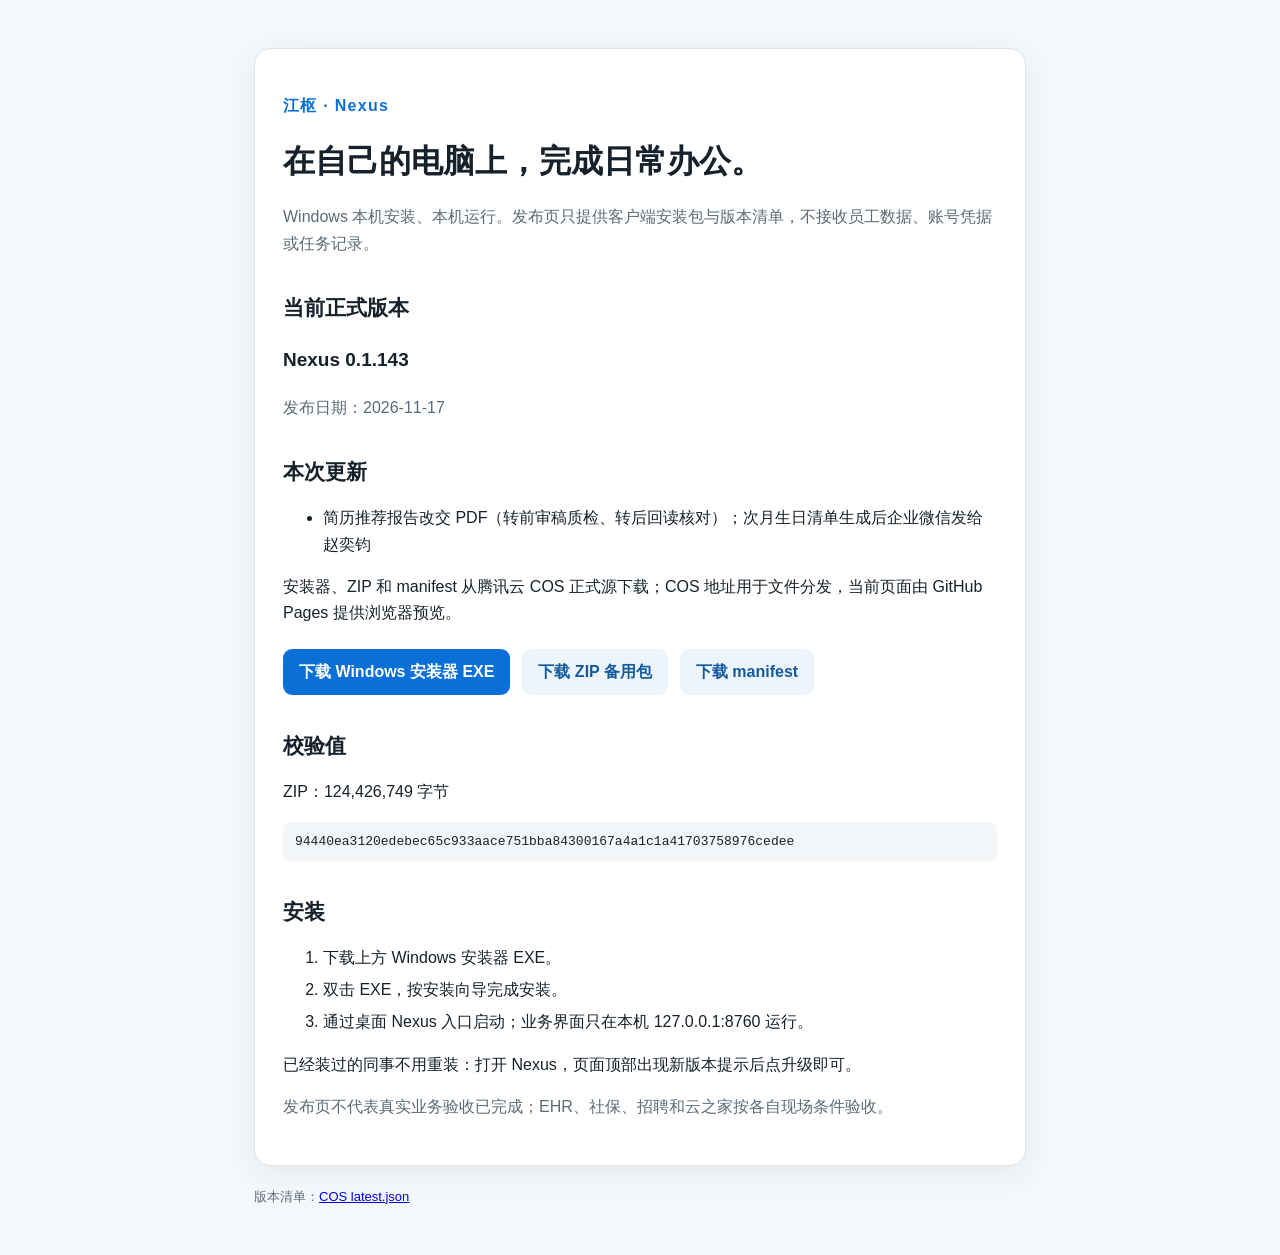
==== site/index.html @ 2bb9e3ec "发布页更新到 0.1.143" ====
<!doctype html>
<html lang="zh-CN">
<head>
<meta charset="utf-8">
<meta name="viewport" content="width=device-width, initial-scale=1">
<title>江枢 · Nexus 客户端下载</title>
<style>
:root{color-scheme:light;--ink:#17212b;--muted:#5c6b78;--line:#dce4ea;--accent:#0a6fd6;--bg:#f5f8fb}
*{box-sizing:border-box}body{margin:0;background:var(--bg);color:var(--ink);font:16px/1.65 -apple-system,BlinkMacSystemFont,"Segoe UI","Microsoft YaHei",sans-serif}main{max-width:820px;margin:48px auto;padding:0 24px}.card{background:#fff;border:1px solid var(--line);border-radius:16px;padding:28px;box-shadow:0 8px 30px #17212b12}h1{margin:.15em 0 .35em;font-size:32px}h2{margin:1.6em 0 .45em;font-size:21px}.eyebrow{color:var(--accent);font-weight:700;letter-spacing:.08em}.muted{color:var(--muted)}.version{font-size:19px;font-weight:700}.actions{display:flex;flex-wrap:wrap;gap:12px;margin:22px 0}.button{display:inline-block;padding:10px 16px;border-radius:9px;background:var(--accent);color:#fff;text-decoration:none;font-weight:700}.button.secondary{background:#edf4fc;color:#145b9d}.hash{overflow-wrap:anywhere;background:#f3f6f8;border-radius:8px;padding:10px 12px;font:13px/1.5 ui-monospace,SFMono-Regular,Consolas,monospace}li{margin:.35em 0}footer{margin-top:20px;color:var(--muted);font-size:13px}
</style>
</head>
<body>
<main><div class="card">
<p class="eyebrow">江枢 · Nexus</p>
<h1>在自己的电脑上，完成日常办公。</h1>
<p class="muted">Windows 本机安装、本机运行。发布页只提供客户端安装包与版本清单，不接收员工数据、账号凭据或任务记录。</p>
<h2>当前正式版本</h2>
<p class="version">Nexus 0.1.143</p>
<p class="muted">发布日期：2026-11-17</p>
<h2>本次更新</h2>
<ul><li>简历推荐报告改交 PDF（转前审稿质检、转后回读核对）；次月生日清单生成后企业微信发给赵奕钧</li></ul>
<p>安装器、ZIP 和 manifest 从腾讯云 COS 正式源下载；COS 地址用于文件分发，当前页面由 GitHub Pages 提供浏览器预览。</p>
<div class="actions">
<a class="button" href="https://nexus-releases-1480312857.cos.ap-guangzhou.myqcloud.com/Nexus-0.1.143-Setup.exe">下载 Windows 安装器 EXE</a>
<a class="button secondary" href="https://nexus-releases-1480312857.cos.ap-guangzhou.myqcloud.com/Nexus-0.1.143.zip">下载 ZIP 备用包</a>
<a class="button secondary" href="https://nexus-releases-1480312857.cos.ap-guangzhou.myqcloud.com/Nexus-0.1.143.manifest.json">下载 manifest</a>
</div>
<h2>校验值</h2>
<p>ZIP：124,426,749 字节</p>
<div class="hash">94440ea3120edebec65c933aace751bba84300167a4a1c1a41703758976cedee</div>
<h2>安装</h2>
<ol><li>下载上方 Windows 安装器 EXE。</li><li>双击 EXE，按安装向导完成安装。</li><li>通过桌面 Nexus 入口启动；业务界面只在本机 127.0.0.1:8760 运行。</li></ol>
<p>已经装过的同事不用重装：打开 Nexus，页面顶部出现新版本提示后点升级即可。</p>
<p class="muted">发布页不代表真实业务验收已完成；EHR、社保、招聘和云之家按各自现场条件验收。</p>
</div><footer>版本清单：<a href="https://nexus-releases-1480312857.cos.ap-guangzhou.myqcloud.com/latest.json">COS latest.json</a></footer></main>
</body>
</html>
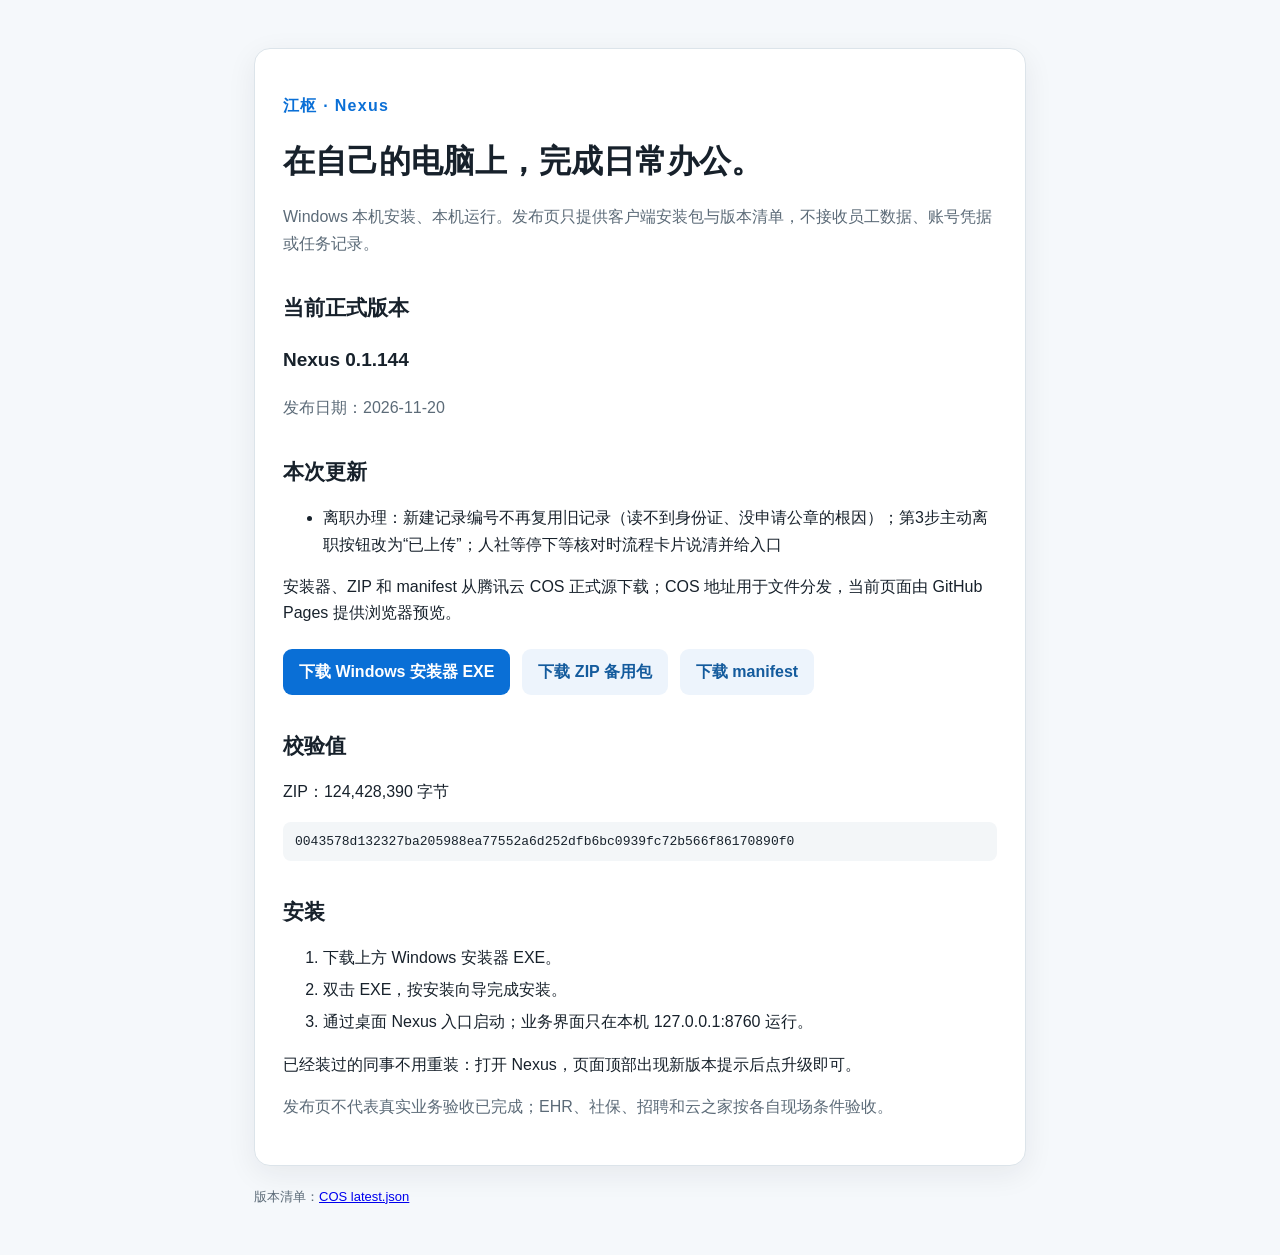
==== commit 986a1901: "发布页更新到 0.1.144" ====
--- a/site/index.html
+++ b/site/index.html
@@ -15,19 +15,19 @@
 <h1>在自己的电脑上，完成日常办公。</h1>
 <p class="muted">Windows 本机安装、本机运行。发布页只提供客户端安装包与版本清单，不接收员工数据、账号凭据或任务记录。</p>
 <h2>当前正式版本</h2>
-<p class="version">Nexus 0.1.143</p>
-<p class="muted">发布日期：2026-11-17</p>
+<p class="version">Nexus 0.1.144</p>
+<p class="muted">发布日期：2026-11-20</p>
 <h2>本次更新</h2>
-<ul><li>简历推荐报告改交 PDF（转前审稿质检、转后回读核对）；次月生日清单生成后企业微信发给赵奕钧</li></ul>
+<ul><li>离职办理：新建记录编号不再复用旧记录（读不到身份证、没申请公章的根因）；第3步主动离职按钮改为“已上传”；人社等停下等核对时流程卡片说清并给入口</li></ul>
 <p>安装器、ZIP 和 manifest 从腾讯云 COS 正式源下载；COS 地址用于文件分发，当前页面由 GitHub Pages 提供浏览器预览。</p>
 <div class="actions">
-<a class="button" href="https://nexus-releases-1480312857.cos.ap-guangzhou.myqcloud.com/Nexus-0.1.143-Setup.exe">下载 Windows 安装器 EXE</a>
-<a class="button secondary" href="https://nexus-releases-1480312857.cos.ap-guangzhou.myqcloud.com/Nexus-0.1.143.zip">下载 ZIP 备用包</a>
-<a class="button secondary" href="https://nexus-releases-1480312857.cos.ap-guangzhou.myqcloud.com/Nexus-0.1.143.manifest.json">下载 manifest</a>
+<a class="button" href="https://nexus-releases-1480312857.cos.ap-guangzhou.myqcloud.com/Nexus-0.1.144-Setup.exe">下载 Windows 安装器 EXE</a>
+<a class="button secondary" href="https://nexus-releases-1480312857.cos.ap-guangzhou.myqcloud.com/Nexus-0.1.144.zip">下载 ZIP 备用包</a>
+<a class="button secondary" href="https://nexus-releases-1480312857.cos.ap-guangzhou.myqcloud.com/Nexus-0.1.144.manifest.json">下载 manifest</a>
 </div>
 <h2>校验值</h2>
-<p>ZIP：124,426,749 字节</p>
-<div class="hash">94440ea3120edebec65c933aace751bba84300167a4a1c1a41703758976cedee</div>
+<p>ZIP：124,428,390 字节</p>
+<div class="hash">0043578d132327ba205988ea77552a6d252dfb6bc0939fc72b566f86170890f0</div>
 <h2>安装</h2>
 <ol><li>下载上方 Windows 安装器 EXE。</li><li>双击 EXE，按安装向导完成安装。</li><li>通过桌面 Nexus 入口启动；业务界面只在本机 127.0.0.1:8760 运行。</li></ol>
 <p>已经装过的同事不用重装：打开 Nexus，页面顶部出现新版本提示后点升级即可。</p>
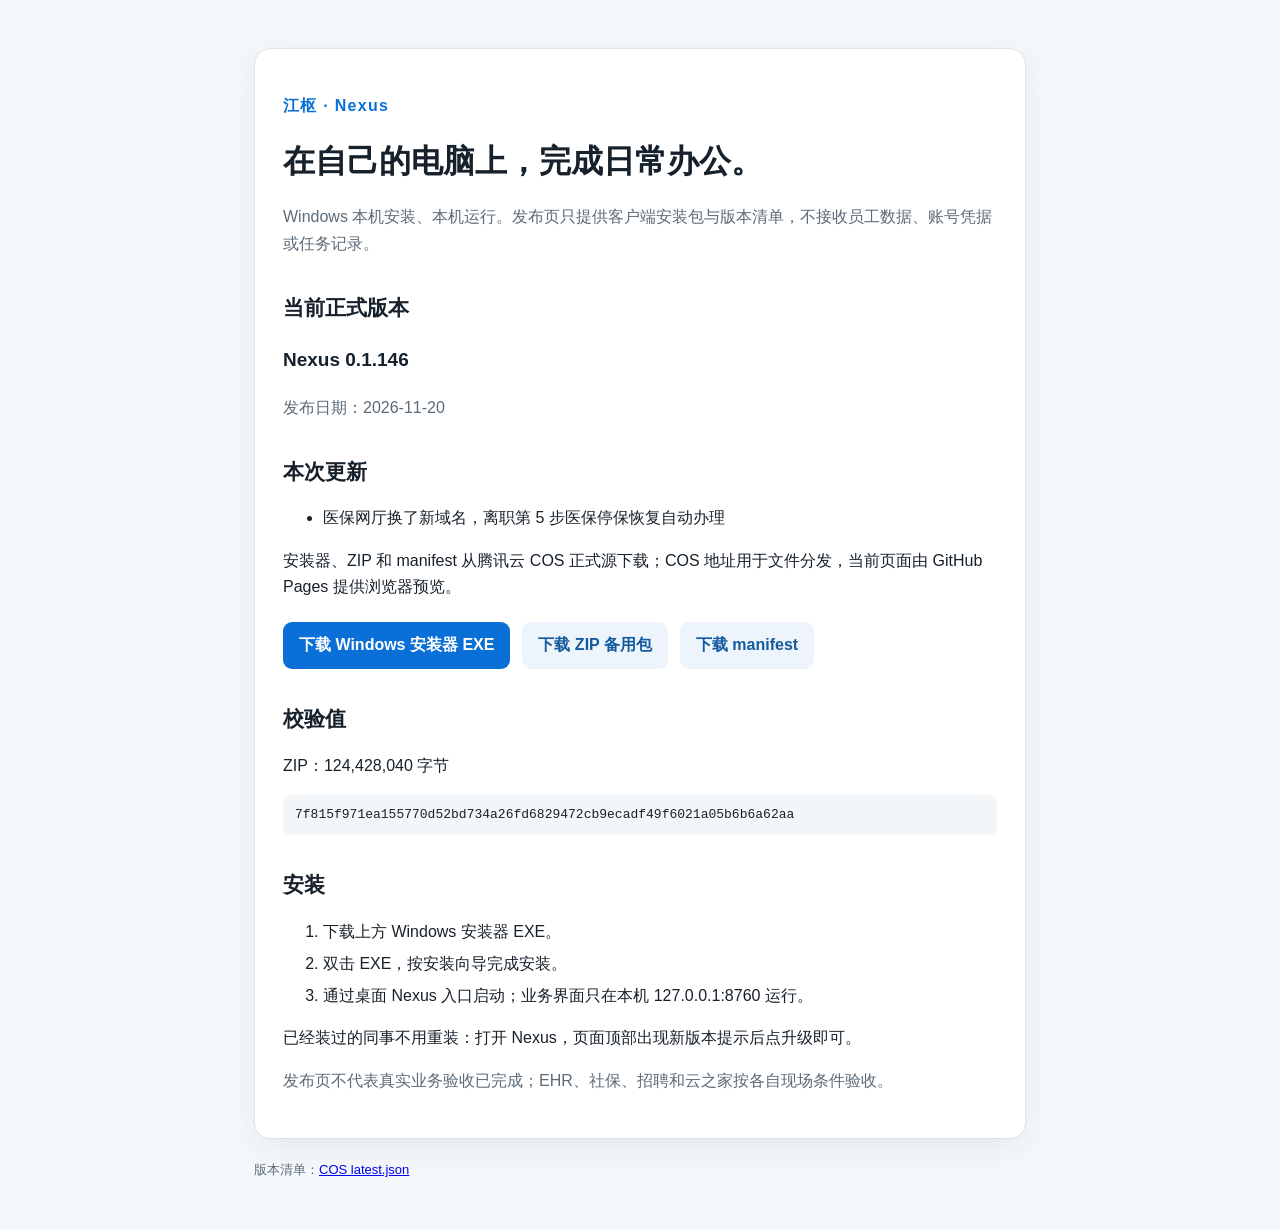
==== commit ae439959: "发布页更新到 0.1.146" ====
--- a/site/index.html
+++ b/site/index.html
@@ -15,19 +15,19 @@
 <h1>在自己的电脑上，完成日常办公。</h1>
 <p class="muted">Windows 本机安装、本机运行。发布页只提供客户端安装包与版本清单，不接收员工数据、账号凭据或任务记录。</p>
 <h2>当前正式版本</h2>
-<p class="version">Nexus 0.1.144</p>
+<p class="version">Nexus 0.1.146</p>
 <p class="muted">发布日期：2026-11-20</p>
 <h2>本次更新</h2>
-<ul><li>离职办理：新建记录编号不再复用旧记录（读不到身份证、没申请公章的根因）；第3步主动离职按钮改为“已上传”；人社等停下等核对时流程卡片说清并给入口</li></ul>
+<ul><li>医保网厅换了新域名，离职第 5 步医保停保恢复自动办理</li></ul>
 <p>安装器、ZIP 和 manifest 从腾讯云 COS 正式源下载；COS 地址用于文件分发，当前页面由 GitHub Pages 提供浏览器预览。</p>
 <div class="actions">
-<a class="button" href="https://nexus-releases-1480312857.cos.ap-guangzhou.myqcloud.com/Nexus-0.1.144-Setup.exe">下载 Windows 安装器 EXE</a>
-<a class="button secondary" href="https://nexus-releases-1480312857.cos.ap-guangzhou.myqcloud.com/Nexus-0.1.144.zip">下载 ZIP 备用包</a>
-<a class="button secondary" href="https://nexus-releases-1480312857.cos.ap-guangzhou.myqcloud.com/Nexus-0.1.144.manifest.json">下载 manifest</a>
+<a class="button" href="https://nexus-releases-1480312857.cos.ap-guangzhou.myqcloud.com/Nexus-0.1.146-Setup.exe">下载 Windows 安装器 EXE</a>
+<a class="button secondary" href="https://nexus-releases-1480312857.cos.ap-guangzhou.myqcloud.com/Nexus-0.1.146.zip">下载 ZIP 备用包</a>
+<a class="button secondary" href="https://nexus-releases-1480312857.cos.ap-guangzhou.myqcloud.com/Nexus-0.1.146.manifest.json">下载 manifest</a>
 </div>
 <h2>校验值</h2>
-<p>ZIP：124,428,390 字节</p>
-<div class="hash">0043578d132327ba205988ea77552a6d252dfb6bc0939fc72b566f86170890f0</div>
+<p>ZIP：124,428,040 字节</p>
+<div class="hash">7f815f971ea155770d52bd734a26fd6829472cb9ecadf49f6021a05b6b6a62aa</div>
 <h2>安装</h2>
 <ol><li>下载上方 Windows 安装器 EXE。</li><li>双击 EXE，按安装向导完成安装。</li><li>通过桌面 Nexus 入口启动；业务界面只在本机 127.0.0.1:8760 运行。</li></ol>
 <p>已经装过的同事不用重装：打开 Nexus，页面顶部出现新版本提示后点升级即可。</p>
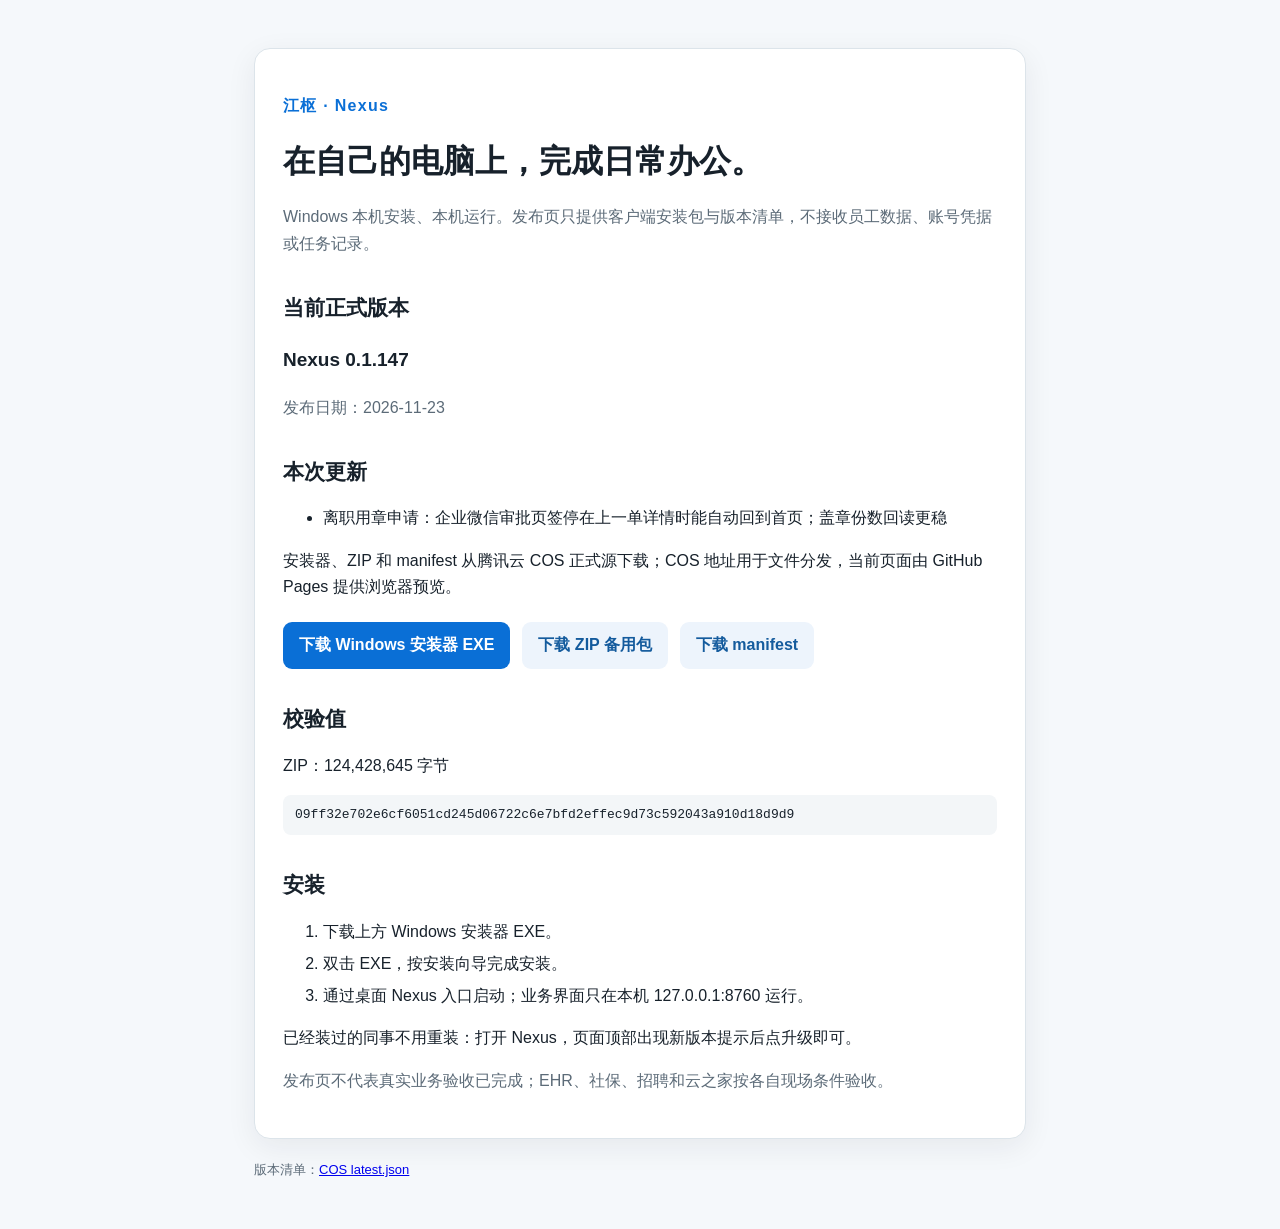
==== commit 4f3a1420: "发布页更新到 0.1.147" ====
--- a/site/index.html
+++ b/site/index.html
@@ -15,19 +15,19 @@
 <h1>在自己的电脑上，完成日常办公。</h1>
 <p class="muted">Windows 本机安装、本机运行。发布页只提供客户端安装包与版本清单，不接收员工数据、账号凭据或任务记录。</p>
 <h2>当前正式版本</h2>
-<p class="version">Nexus 0.1.146</p>
-<p class="muted">发布日期：2026-11-20</p>
+<p class="version">Nexus 0.1.147</p>
+<p class="muted">发布日期：2026-11-23</p>
 <h2>本次更新</h2>
-<ul><li>医保网厅换了新域名，离职第 5 步医保停保恢复自动办理</li></ul>
+<ul><li>离职用章申请：企业微信审批页签停在上一单详情时能自动回到首页；盖章份数回读更稳</li></ul>
 <p>安装器、ZIP 和 manifest 从腾讯云 COS 正式源下载；COS 地址用于文件分发，当前页面由 GitHub Pages 提供浏览器预览。</p>
 <div class="actions">
-<a class="button" href="https://nexus-releases-1480312857.cos.ap-guangzhou.myqcloud.com/Nexus-0.1.146-Setup.exe">下载 Windows 安装器 EXE</a>
-<a class="button secondary" href="https://nexus-releases-1480312857.cos.ap-guangzhou.myqcloud.com/Nexus-0.1.146.zip">下载 ZIP 备用包</a>
-<a class="button secondary" href="https://nexus-releases-1480312857.cos.ap-guangzhou.myqcloud.com/Nexus-0.1.146.manifest.json">下载 manifest</a>
+<a class="button" href="https://nexus-releases-1480312857.cos.ap-guangzhou.myqcloud.com/Nexus-0.1.147-Setup.exe">下载 Windows 安装器 EXE</a>
+<a class="button secondary" href="https://nexus-releases-1480312857.cos.ap-guangzhou.myqcloud.com/Nexus-0.1.147.zip">下载 ZIP 备用包</a>
+<a class="button secondary" href="https://nexus-releases-1480312857.cos.ap-guangzhou.myqcloud.com/Nexus-0.1.147.manifest.json">下载 manifest</a>
 </div>
 <h2>校验值</h2>
-<p>ZIP：124,428,040 字节</p>
-<div class="hash">7f815f971ea155770d52bd734a26fd6829472cb9ecadf49f6021a05b6b6a62aa</div>
+<p>ZIP：124,428,645 字节</p>
+<div class="hash">09ff32e702e6cf6051cd245d06722c6e7bfd2effec9d73c592043a910d18d9d9</div>
 <h2>安装</h2>
 <ol><li>下载上方 Windows 安装器 EXE。</li><li>双击 EXE，按安装向导完成安装。</li><li>通过桌面 Nexus 入口启动；业务界面只在本机 127.0.0.1:8760 运行。</li></ol>
 <p>已经装过的同事不用重装：打开 Nexus，页面顶部出现新版本提示后点升级即可。</p>
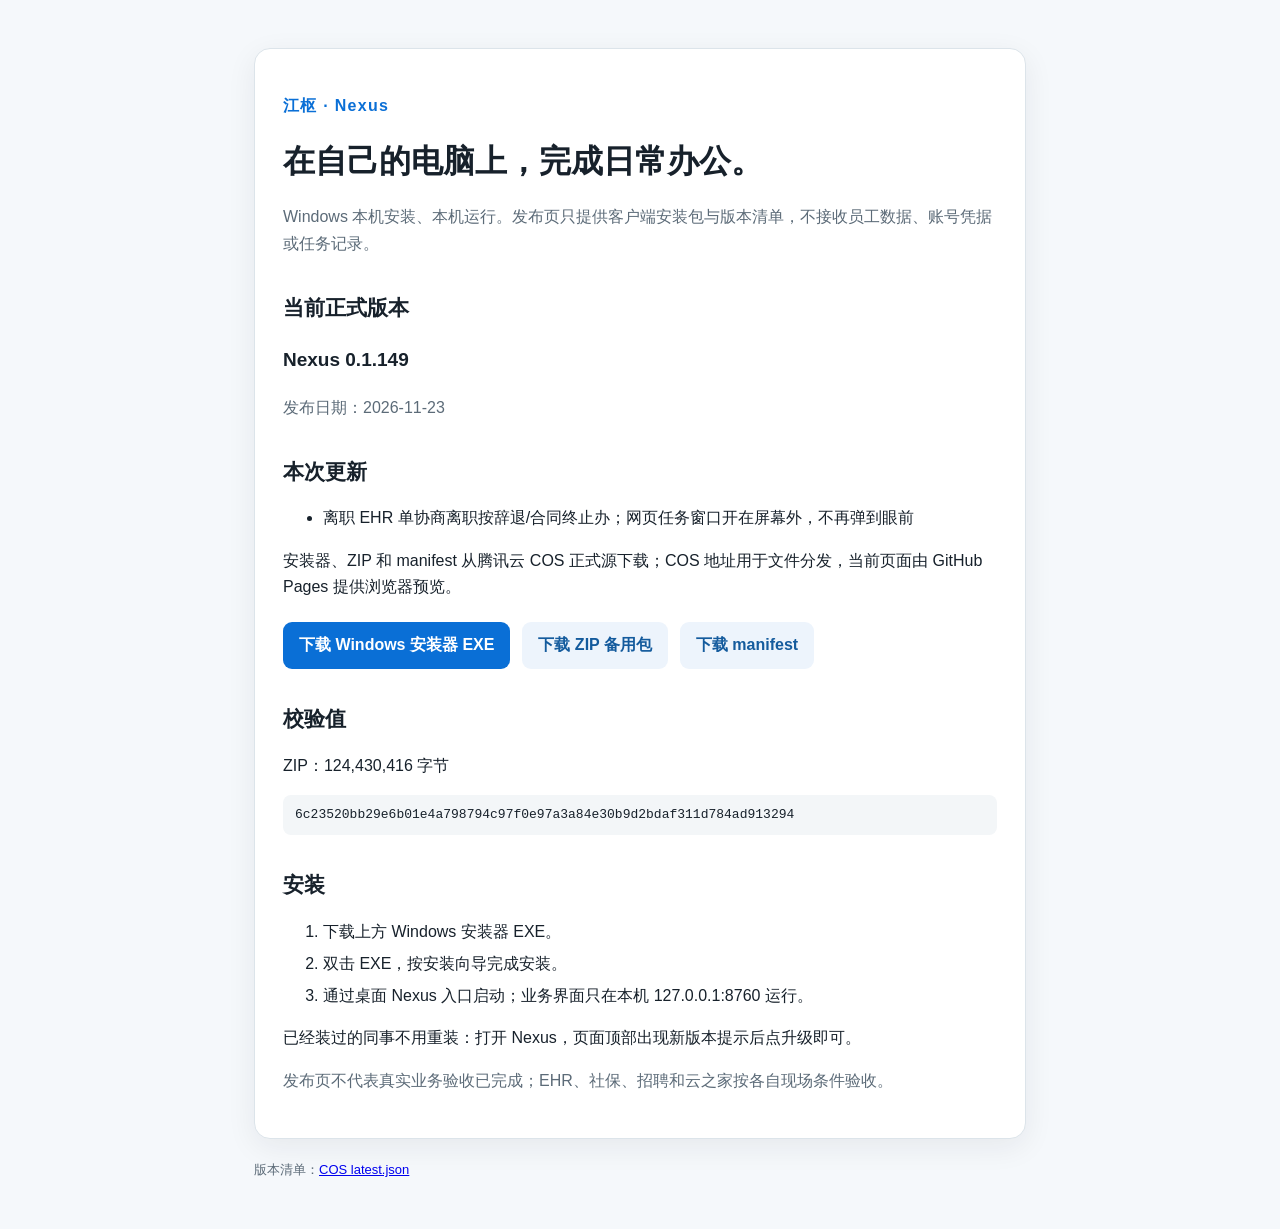
==== commit d83d4386: "发布页更新到 0.1.149" ====
--- a/site/index.html
+++ b/site/index.html
@@ -15,19 +15,19 @@
 <h1>在自己的电脑上，完成日常办公。</h1>
 <p class="muted">Windows 本机安装、本机运行。发布页只提供客户端安装包与版本清单，不接收员工数据、账号凭据或任务记录。</p>
 <h2>当前正式版本</h2>
-<p class="version">Nexus 0.1.147</p>
+<p class="version">Nexus 0.1.149</p>
 <p class="muted">发布日期：2026-11-23</p>
 <h2>本次更新</h2>
-<ul><li>离职用章申请：企业微信审批页签停在上一单详情时能自动回到首页；盖章份数回读更稳</li></ul>
+<ul><li>离职 EHR 单协商离职按辞退/合同终止办；网页任务窗口开在屏幕外，不再弹到眼前</li></ul>
 <p>安装器、ZIP 和 manifest 从腾讯云 COS 正式源下载；COS 地址用于文件分发，当前页面由 GitHub Pages 提供浏览器预览。</p>
 <div class="actions">
-<a class="button" href="https://nexus-releases-1480312857.cos.ap-guangzhou.myqcloud.com/Nexus-0.1.147-Setup.exe">下载 Windows 安装器 EXE</a>
-<a class="button secondary" href="https://nexus-releases-1480312857.cos.ap-guangzhou.myqcloud.com/Nexus-0.1.147.zip">下载 ZIP 备用包</a>
-<a class="button secondary" href="https://nexus-releases-1480312857.cos.ap-guangzhou.myqcloud.com/Nexus-0.1.147.manifest.json">下载 manifest</a>
+<a class="button" href="https://nexus-releases-1480312857.cos.ap-guangzhou.myqcloud.com/Nexus-0.1.149-Setup.exe">下载 Windows 安装器 EXE</a>
+<a class="button secondary" href="https://nexus-releases-1480312857.cos.ap-guangzhou.myqcloud.com/Nexus-0.1.149.zip">下载 ZIP 备用包</a>
+<a class="button secondary" href="https://nexus-releases-1480312857.cos.ap-guangzhou.myqcloud.com/Nexus-0.1.149.manifest.json">下载 manifest</a>
 </div>
 <h2>校验值</h2>
-<p>ZIP：124,428,645 字节</p>
-<div class="hash">09ff32e702e6cf6051cd245d06722c6e7bfd2effec9d73c592043a910d18d9d9</div>
+<p>ZIP：124,430,416 字节</p>
+<div class="hash">6c23520bb29e6b01e4a798794c97f0e97a3a84e30b9d2bdaf311d784ad913294</div>
 <h2>安装</h2>
 <ol><li>下载上方 Windows 安装器 EXE。</li><li>双击 EXE，按安装向导完成安装。</li><li>通过桌面 Nexus 入口启动；业务界面只在本机 127.0.0.1:8760 运行。</li></ol>
 <p>已经装过的同事不用重装：打开 Nexus，页面顶部出现新版本提示后点升级即可。</p>
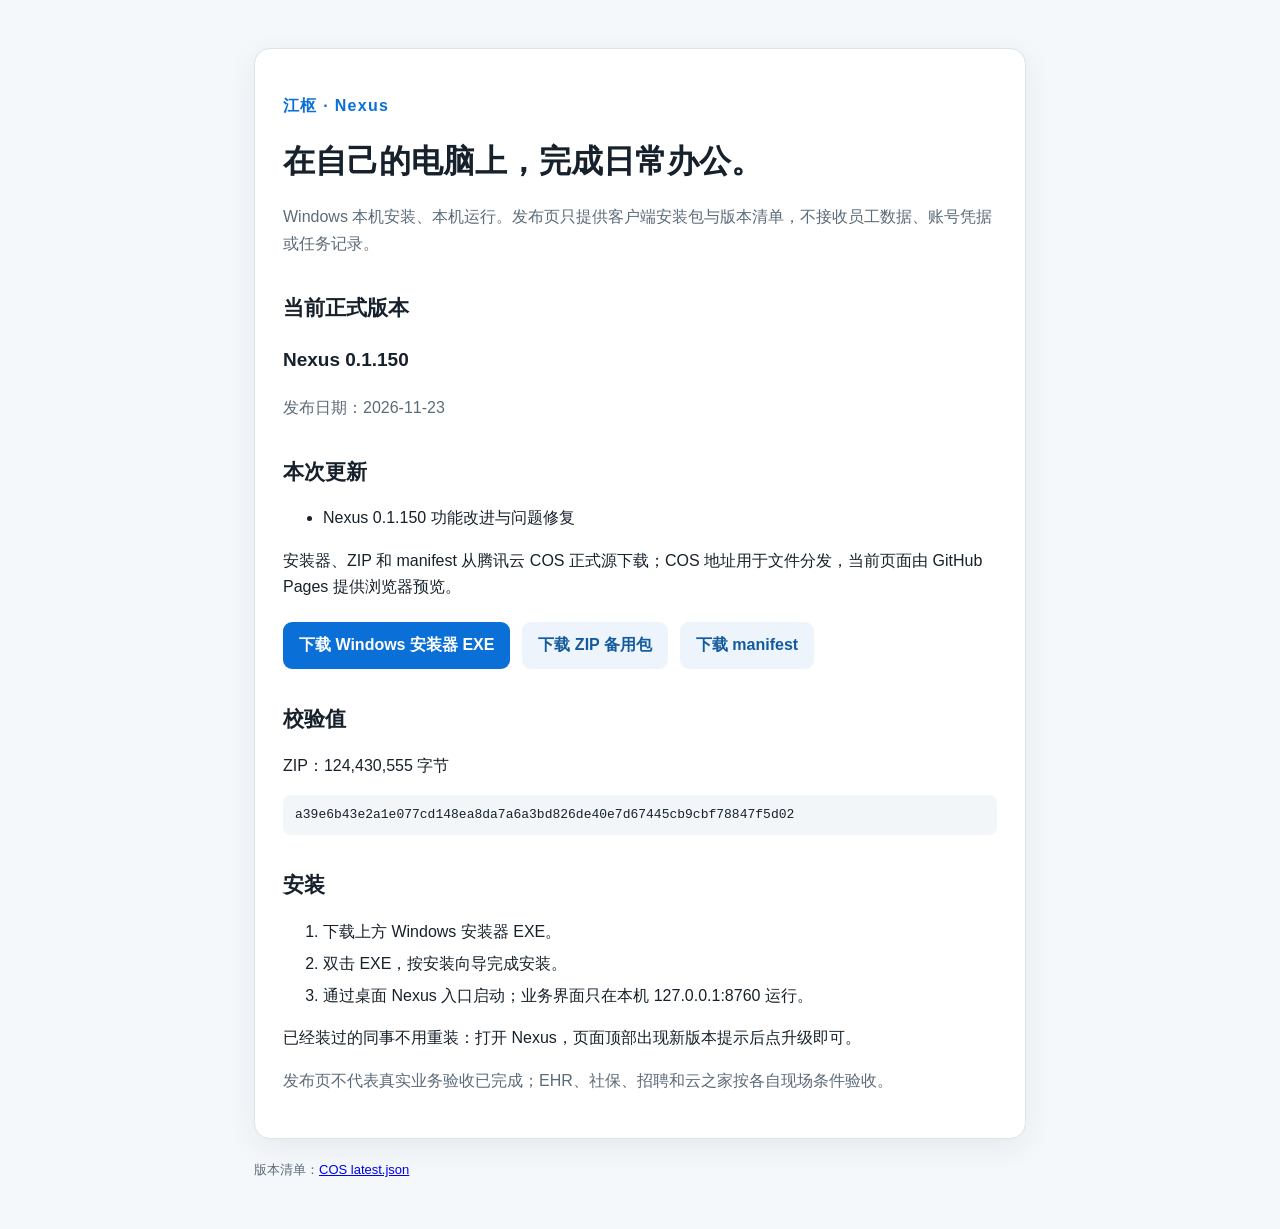
==== commit 97109523: "发布页更新到 0.1.150" ====
--- a/site/index.html
+++ b/site/index.html
@@ -15,19 +15,19 @@
 <h1>在自己的电脑上，完成日常办公。</h1>
 <p class="muted">Windows 本机安装、本机运行。发布页只提供客户端安装包与版本清单，不接收员工数据、账号凭据或任务记录。</p>
 <h2>当前正式版本</h2>
-<p class="version">Nexus 0.1.149</p>
+<p class="version">Nexus 0.1.150</p>
 <p class="muted">发布日期：2026-11-23</p>
 <h2>本次更新</h2>
-<ul><li>离职 EHR 单协商离职按辞退/合同终止办；网页任务窗口开在屏幕外，不再弹到眼前</li></ul>
+<ul><li>Nexus 0.1.150 功能改进与问题修复</li></ul>
 <p>安装器、ZIP 和 manifest 从腾讯云 COS 正式源下载；COS 地址用于文件分发，当前页面由 GitHub Pages 提供浏览器预览。</p>
 <div class="actions">
-<a class="button" href="https://nexus-releases-1480312857.cos.ap-guangzhou.myqcloud.com/Nexus-0.1.149-Setup.exe">下载 Windows 安装器 EXE</a>
-<a class="button secondary" href="https://nexus-releases-1480312857.cos.ap-guangzhou.myqcloud.com/Nexus-0.1.149.zip">下载 ZIP 备用包</a>
-<a class="button secondary" href="https://nexus-releases-1480312857.cos.ap-guangzhou.myqcloud.com/Nexus-0.1.149.manifest.json">下载 manifest</a>
+<a class="button" href="https://nexus-releases-1480312857.cos.ap-guangzhou.myqcloud.com/Nexus-0.1.150-Setup.exe">下载 Windows 安装器 EXE</a>
+<a class="button secondary" href="https://nexus-releases-1480312857.cos.ap-guangzhou.myqcloud.com/Nexus-0.1.150.zip">下载 ZIP 备用包</a>
+<a class="button secondary" href="https://nexus-releases-1480312857.cos.ap-guangzhou.myqcloud.com/Nexus-0.1.150.manifest.json">下载 manifest</a>
 </div>
 <h2>校验值</h2>
-<p>ZIP：124,430,416 字节</p>
-<div class="hash">6c23520bb29e6b01e4a798794c97f0e97a3a84e30b9d2bdaf311d784ad913294</div>
+<p>ZIP：124,430,555 字节</p>
+<div class="hash">a39e6b43e2a1e077cd148ea8da7a6a3bd826de40e7d67445cb9cbf78847f5d02</div>
 <h2>安装</h2>
 <ol><li>下载上方 Windows 安装器 EXE。</li><li>双击 EXE，按安装向导完成安装。</li><li>通过桌面 Nexus 入口启动；业务界面只在本机 127.0.0.1:8760 运行。</li></ol>
 <p>已经装过的同事不用重装：打开 Nexus，页面顶部出现新版本提示后点升级即可。</p>
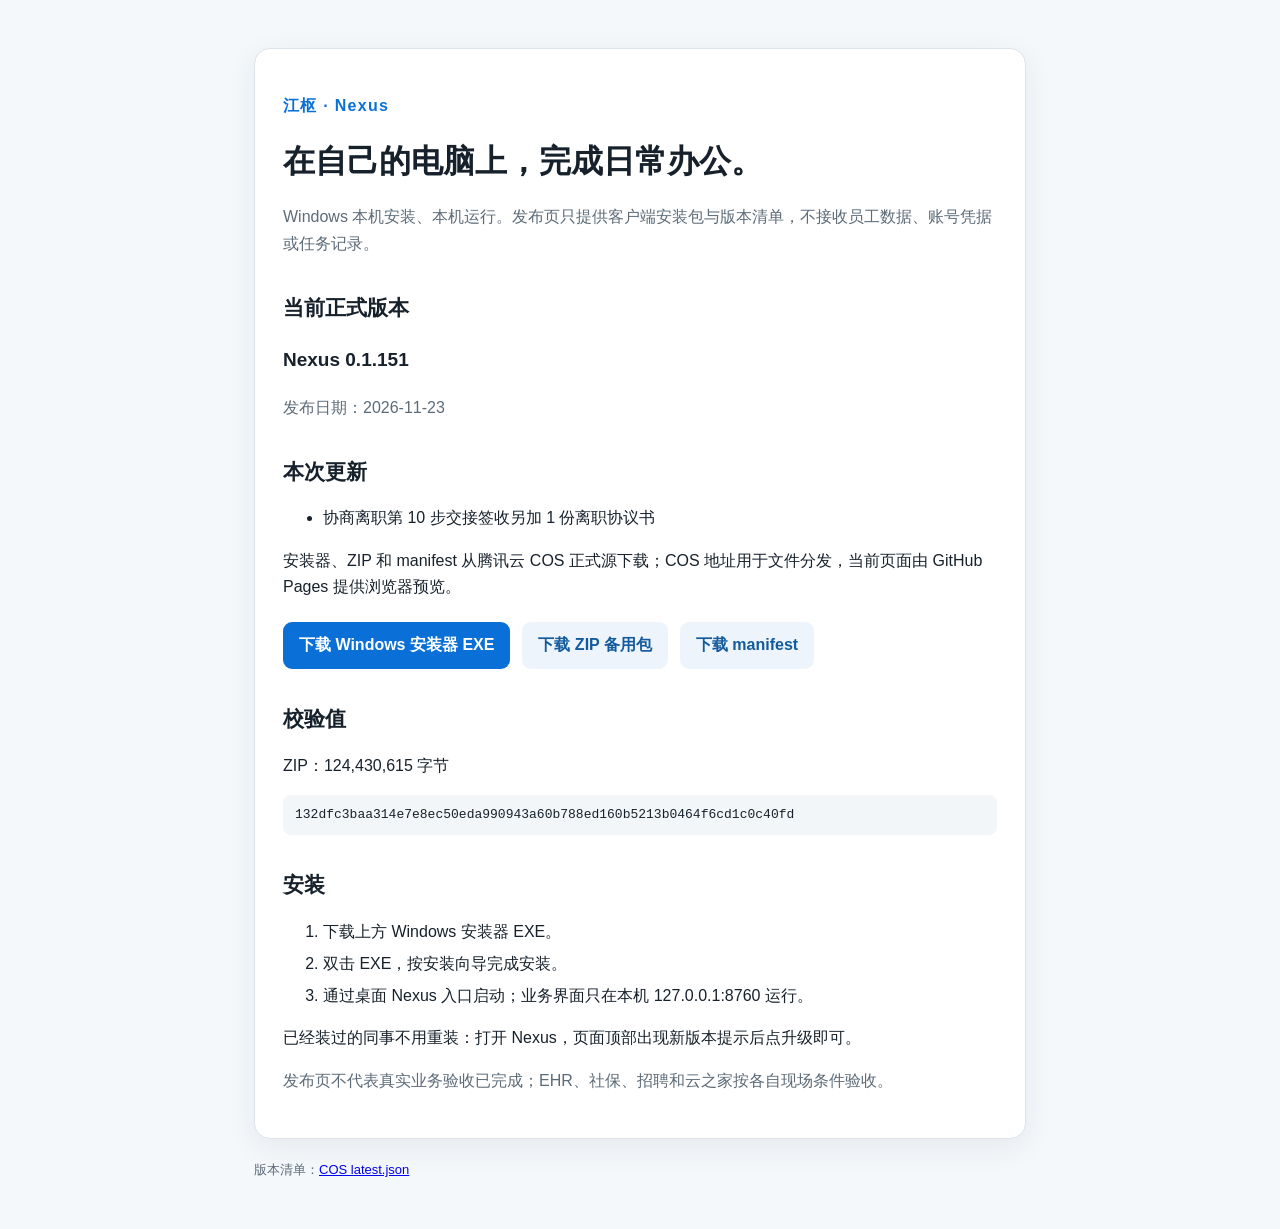
==== commit 0ecdad01: "发布页更新到 0.1.151" ====
--- a/site/index.html
+++ b/site/index.html
@@ -15,19 +15,19 @@
 <h1>在自己的电脑上，完成日常办公。</h1>
 <p class="muted">Windows 本机安装、本机运行。发布页只提供客户端安装包与版本清单，不接收员工数据、账号凭据或任务记录。</p>
 <h2>当前正式版本</h2>
-<p class="version">Nexus 0.1.150</p>
+<p class="version">Nexus 0.1.151</p>
 <p class="muted">发布日期：2026-11-23</p>
 <h2>本次更新</h2>
-<ul><li>Nexus 0.1.150 功能改进与问题修复</li></ul>
+<ul><li>协商离职第 10 步交接签收另加 1 份离职协议书</li></ul>
 <p>安装器、ZIP 和 manifest 从腾讯云 COS 正式源下载；COS 地址用于文件分发，当前页面由 GitHub Pages 提供浏览器预览。</p>
 <div class="actions">
-<a class="button" href="https://nexus-releases-1480312857.cos.ap-guangzhou.myqcloud.com/Nexus-0.1.150-Setup.exe">下载 Windows 安装器 EXE</a>
-<a class="button secondary" href="https://nexus-releases-1480312857.cos.ap-guangzhou.myqcloud.com/Nexus-0.1.150.zip">下载 ZIP 备用包</a>
-<a class="button secondary" href="https://nexus-releases-1480312857.cos.ap-guangzhou.myqcloud.com/Nexus-0.1.150.manifest.json">下载 manifest</a>
+<a class="button" href="https://nexus-releases-1480312857.cos.ap-guangzhou.myqcloud.com/Nexus-0.1.151-Setup.exe">下载 Windows 安装器 EXE</a>
+<a class="button secondary" href="https://nexus-releases-1480312857.cos.ap-guangzhou.myqcloud.com/Nexus-0.1.151.zip">下载 ZIP 备用包</a>
+<a class="button secondary" href="https://nexus-releases-1480312857.cos.ap-guangzhou.myqcloud.com/Nexus-0.1.151.manifest.json">下载 manifest</a>
 </div>
 <h2>校验值</h2>
-<p>ZIP：124,430,555 字节</p>
-<div class="hash">a39e6b43e2a1e077cd148ea8da7a6a3bd826de40e7d67445cb9cbf78847f5d02</div>
+<p>ZIP：124,430,615 字节</p>
+<div class="hash">132dfc3baa314e7e8ec50eda990943a60b788ed160b5213b0464f6cd1c0c40fd</div>
 <h2>安装</h2>
 <ol><li>下载上方 Windows 安装器 EXE。</li><li>双击 EXE，按安装向导完成安装。</li><li>通过桌面 Nexus 入口启动；业务界面只在本机 127.0.0.1:8760 运行。</li></ol>
 <p>已经装过的同事不用重装：打开 Nexus，页面顶部出现新版本提示后点升级即可。</p>
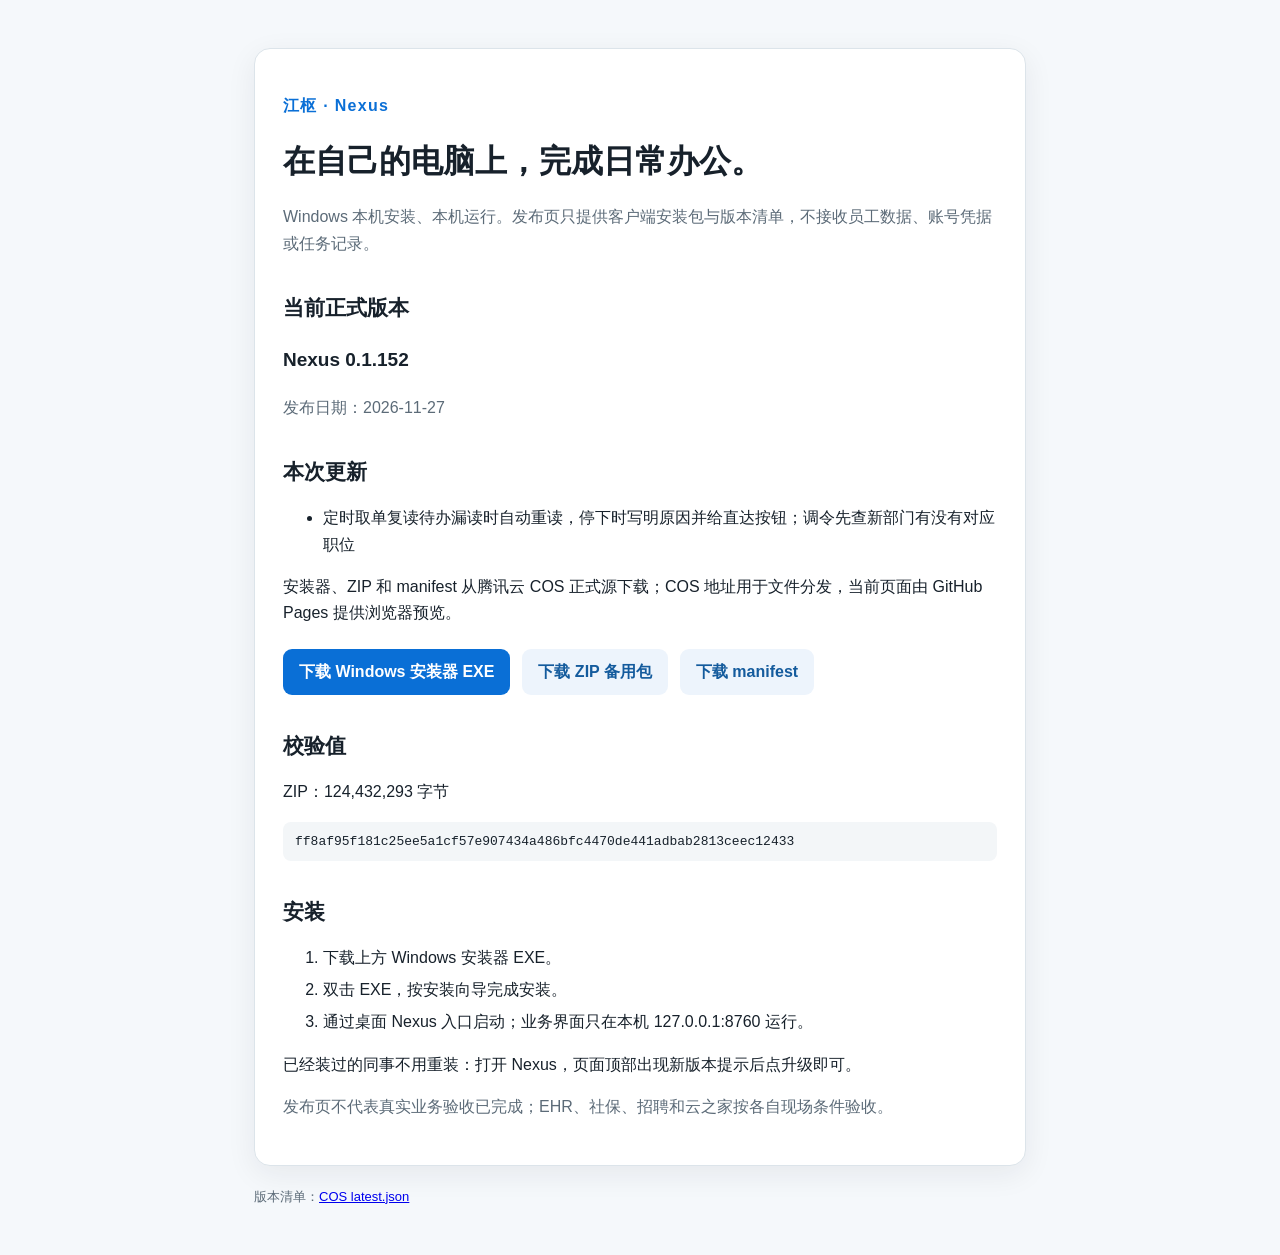
==== commit cc4bede1: "发布页更新到 0.1.152" ====
--- a/site/index.html
+++ b/site/index.html
@@ -15,19 +15,19 @@
 <h1>在自己的电脑上，完成日常办公。</h1>
 <p class="muted">Windows 本机安装、本机运行。发布页只提供客户端安装包与版本清单，不接收员工数据、账号凭据或任务记录。</p>
 <h2>当前正式版本</h2>
-<p class="version">Nexus 0.1.151</p>
-<p class="muted">发布日期：2026-11-23</p>
+<p class="version">Nexus 0.1.152</p>
+<p class="muted">发布日期：2026-11-27</p>
 <h2>本次更新</h2>
-<ul><li>协商离职第 10 步交接签收另加 1 份离职协议书</li></ul>
+<ul><li>定时取单复读待办漏读时自动重读，停下时写明原因并给直达按钮；调令先查新部门有没有对应职位</li></ul>
 <p>安装器、ZIP 和 manifest 从腾讯云 COS 正式源下载；COS 地址用于文件分发，当前页面由 GitHub Pages 提供浏览器预览。</p>
 <div class="actions">
-<a class="button" href="https://nexus-releases-1480312857.cos.ap-guangzhou.myqcloud.com/Nexus-0.1.151-Setup.exe">下载 Windows 安装器 EXE</a>
-<a class="button secondary" href="https://nexus-releases-1480312857.cos.ap-guangzhou.myqcloud.com/Nexus-0.1.151.zip">下载 ZIP 备用包</a>
-<a class="button secondary" href="https://nexus-releases-1480312857.cos.ap-guangzhou.myqcloud.com/Nexus-0.1.151.manifest.json">下载 manifest</a>
+<a class="button" href="https://nexus-releases-1480312857.cos.ap-guangzhou.myqcloud.com/Nexus-0.1.152-Setup.exe">下载 Windows 安装器 EXE</a>
+<a class="button secondary" href="https://nexus-releases-1480312857.cos.ap-guangzhou.myqcloud.com/Nexus-0.1.152.zip">下载 ZIP 备用包</a>
+<a class="button secondary" href="https://nexus-releases-1480312857.cos.ap-guangzhou.myqcloud.com/Nexus-0.1.152.manifest.json">下载 manifest</a>
 </div>
 <h2>校验值</h2>
-<p>ZIP：124,430,615 字节</p>
-<div class="hash">132dfc3baa314e7e8ec50eda990943a60b788ed160b5213b0464f6cd1c0c40fd</div>
+<p>ZIP：124,432,293 字节</p>
+<div class="hash">ff8af95f181c25ee5a1cf57e907434a486bfc4470de441adbab2813ceec12433</div>
 <h2>安装</h2>
 <ol><li>下载上方 Windows 安装器 EXE。</li><li>双击 EXE，按安装向导完成安装。</li><li>通过桌面 Nexus 入口启动；业务界面只在本机 127.0.0.1:8760 运行。</li></ol>
 <p>已经装过的同事不用重装：打开 Nexus，页面顶部出现新版本提示后点升级即可。</p>
